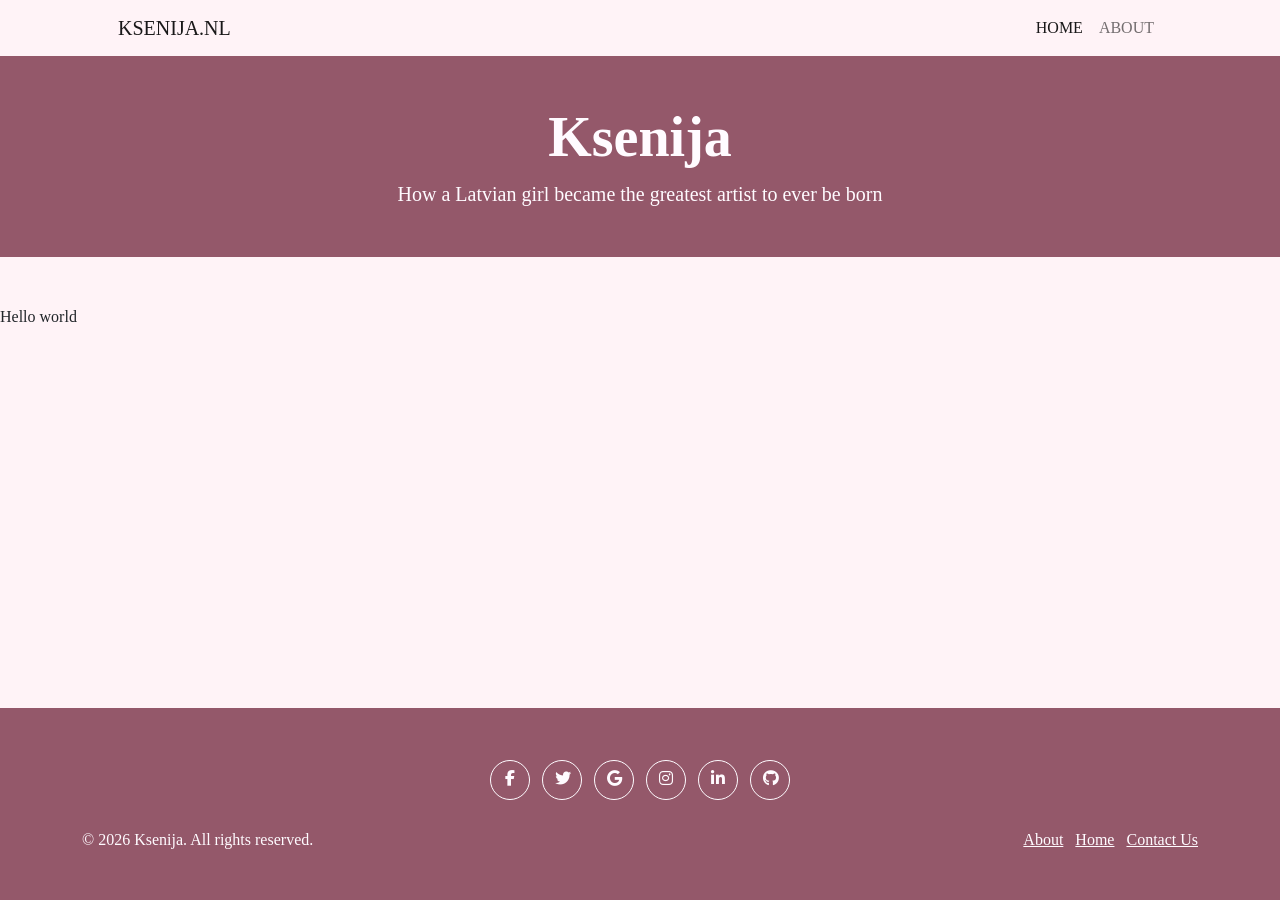
==== About.html @ 443f6fee "many changes" ====
<!DOCTYPE html>
<html lang="en">
    <head>
        <meta charset="utf-8" />
        <meta name="viewport" content="width=device-width, initial-scale=1, shrink-to-fit=no" />
        <meta name="description" content="" />
        <meta name="author" content="" />
        <title>Homepage</title>
        <!-- Favicon-->
        <link rel="icon" type="image/x-icon" href="assets/favicon.ico" />
        <!-- Bootstrap icons-->
        <link href="https://cdnjs.cloudflare.com/ajax/libs/font-awesome/6.4.0/css/all.min.css" rel="stylesheet" />
        <!-- Core theme CSS (includes Bootstrap)-->
        <link href="css/styles.css" rel="stylesheet" />
    </head>
    <body class="custom-cursor d-flex flex-column min-vh-100">
        <!-- Navigation-->
        <nav class="navbar navbar-expand-lg navbar-light background-custom text-uppercase">
            <div class="container px-4 px-lg-5">
                <a class="navbar-brand" href="#!">Ksenija.nl</a>
                <button class="navbar-toggler" type="button" data-bs-toggle="collapse" data-bs-target="#navbarSupportedContent" aria-controls="navbarSupportedContent" aria-expanded="false" aria-label="Toggle navigation"><span class="navbar-toggler-icon"></span></button>
                <div class="collapse navbar-collapse" id="navbarSupportedContent">
                    <ul class="navbar-nav ms-lg-auto mb-2 mb-lg-0 ms-lg-4">
                        <li class="nav-item"><a class="nav-link active" aria-current="page" href="#!">Home</a></li>
                        <li class="nav-item"><a class="nav-link" href="#!">About</a></li>
                        
                    </ul>
                    <!--
                    <form class="d-flex">
                        <button class="btn btn-outline-dark" type="submit">
                            <i class="bi-cart-fill me-1"></i>
                            Cart
                            <span class="badge bg-dark text-white ms-1 rounded-pill">0</span>
                        </button>
                    </form>
                    -->
                </div>
            </div>
        </nav>
        <!-- Header-->
        <header class="bg-primary">
            <div class="container px-4 px-lg-5 py-5">
                <div class="text-center cream-colour-text">
                    <h1 class="display-4 fw-bolder">Ksenija</h1>
                    <p class="lead fw-normal mb-0">How a Latvian girl became the greatest artist to ever be born</p>
                </div>
            </div>
        </header>
        <!-- Section-->
        <section class="background-custom py-5 flex-grow-1">
            Hello world
        </section>
        <!-- Footer-->
        <footer class="py-5 bg-primary cream-colour-text">
            <!-- Grid container -->
            <div class="bg-primary text-center">
                <!-- Section: Social media -->
                <section class="mb-4">
                <!-- Facebook -->
                <a data-mdb-ripple-init class="btn-social btn-outline-cream btn-floating m-1" href="#!" role="button"
                    ><i class="fab fa-facebook-f"></i></a>

                <!-- Twitter -->
                <a data-mdb-ripple-init class="btn-social btn-outline-cream btn-floating m-1" href="#!" role="button"
                    ><i class="fab fa-twitter"></i></a>

                <!-- Google -->
                <a data-mdb-ripple-init class="btn-social btn-outline-cream btn-floating m-1" href="#!" role="button"
                    ><i class="fab fa-google"></i></a>

                <!-- Instagram -->
                <a data-mdb-ripple-init class="btn-social btn-outline-cream btn-floating m-1" href="#!" role="button"
                    ><i class="fab fa-instagram"></i></a>

                <!-- Linkedin -->
                <a data-mdb-ripple-init class="btn-social btn-outline-cream btn-floating m-1" href="#!" role="button"
                    ><i class="fab fa-linkedin-in"></i></a>

                <!-- Github -->
                <a data-mdb-ripple-init class="btn-social btn-outline-cream btn-floating m-1" href="#!" role="button"
                    ><i class="fab fa-github"></i></a>
                </section>
                <!-- Section: Social media -->
            </div>
            <!-- Grid container -->
            <!-- Copyright -->
            <div class="container">
                <div class="row">
                    <div class="col-md-6 text-center text-md-start">
                        <span >&copy; 2026 Ksenija. All rights reserved.</span>
                    </div>
                    <div class="col-md-6 text-center text-md-end">
                        <ul class="list-inline mb-0">
                            <li class="list-inline-item"><a href="#" class="cream-colour-text">About</a></li>
                            <li class="list-inline-item"><a href="#" class="cream-colour-text">Home</a></li>
                            <li class="list-inline-item"><a href="mailto:test@test.test" class="cream-colour-text">Contact Us</a></li>
                        </ul>
                    </div>
                </div>
            </div>
        </footer>
        <!-- Bootstrap core JS-->
        <script src="https://cdn.jsdelivr.net/npm/bootstrap@5.2.3/dist/js/bootstrap.bundle.min.js"></script>
        <!-- Core theme JS-->
        <script src="js/scripts.js"></script>
        <script src="js/cursorscript.js"></script>
    </body>
</html>
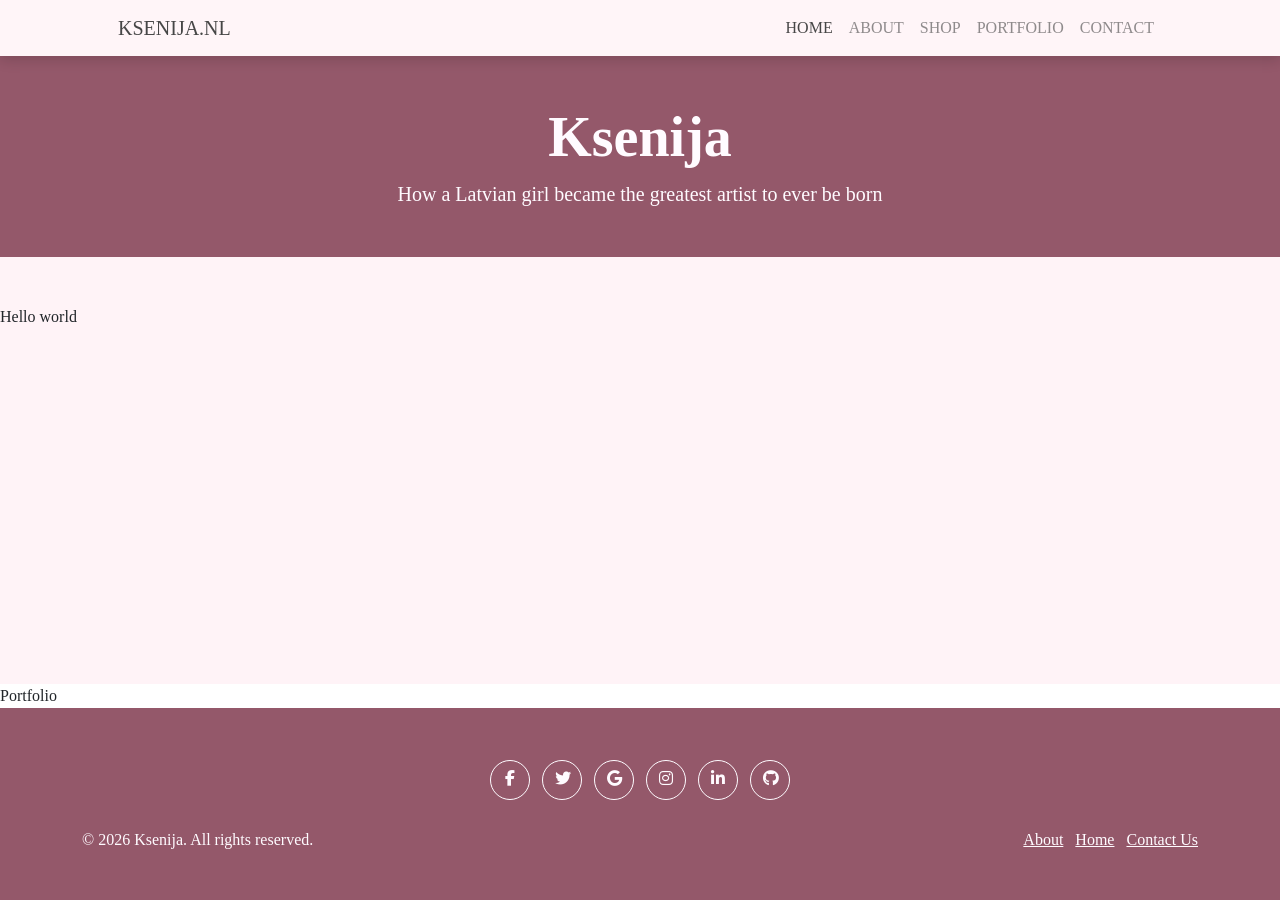
==== commit 4099fe16: "Changed the navbar to be sticky on top and added hover effect to social media buttons." ====
--- a/About.html
+++ b/About.html
@@ -17,23 +17,16 @@
         <!-- Navigation-->
         <nav class="navbar navbar-expand-lg navbar-light background-custom text-uppercase">
             <div class="container px-4 px-lg-5">
-                <a class="navbar-brand" href="#!">Ksenija.nl</a>
+                <a class="navbar-brand" href="/Index.html">Ksenija.nl</a>
                 <button class="navbar-toggler" type="button" data-bs-toggle="collapse" data-bs-target="#navbarSupportedContent" aria-controls="navbarSupportedContent" aria-expanded="false" aria-label="Toggle navigation"><span class="navbar-toggler-icon"></span></button>
                 <div class="collapse navbar-collapse" id="navbarSupportedContent">
                     <ul class="navbar-nav ms-lg-auto mb-2 mb-lg-0 ms-lg-4">
-                        <li class="nav-item"><a class="nav-link active" aria-current="page" href="#!">Home</a></li>
-                        <li class="nav-item"><a class="nav-link" href="#!">About</a></li>
-                        
+                        <li class="nav-item"><a class="nav-link active" aria-current="page" href="/Index.html">Home</a></li>
+                        <li class="nav-item"><a class="nav-link" href="/About.html">About</a></li>
+                        <li class="nav-item"><a class="nav-link" href="/Shop.html">Shop</a></li>
+                        <li class="nav-item"><a class="nav-link" href="/About.html#portfolio">Portfolio</a></li>
+                        <li class="nav-item"><a class="nav-link" href="/Contact.html">Contact</a></li>
                     </ul>
-                    <!--
-                    <form class="d-flex">
-                        <button class="btn btn-outline-dark" type="submit">
-                            <i class="bi-cart-fill me-1"></i>
-                            Cart
-                            <span class="badge bg-dark text-white ms-1 rounded-pill">0</span>
-                        </button>
-                    </form>
-                    -->
                 </div>
             </div>
         </nav>
@@ -49,6 +42,10 @@
         <!-- Section-->
         <section class="background-custom py-5 flex-grow-1">
             Hello world
+        </section>
+        <!-- Portfolio Section -->
+        <section id="Portfolio">  
+            Portfolio
         </section>
         <!-- Footer-->
         <footer class="py-5 bg-primary cream-colour-text">
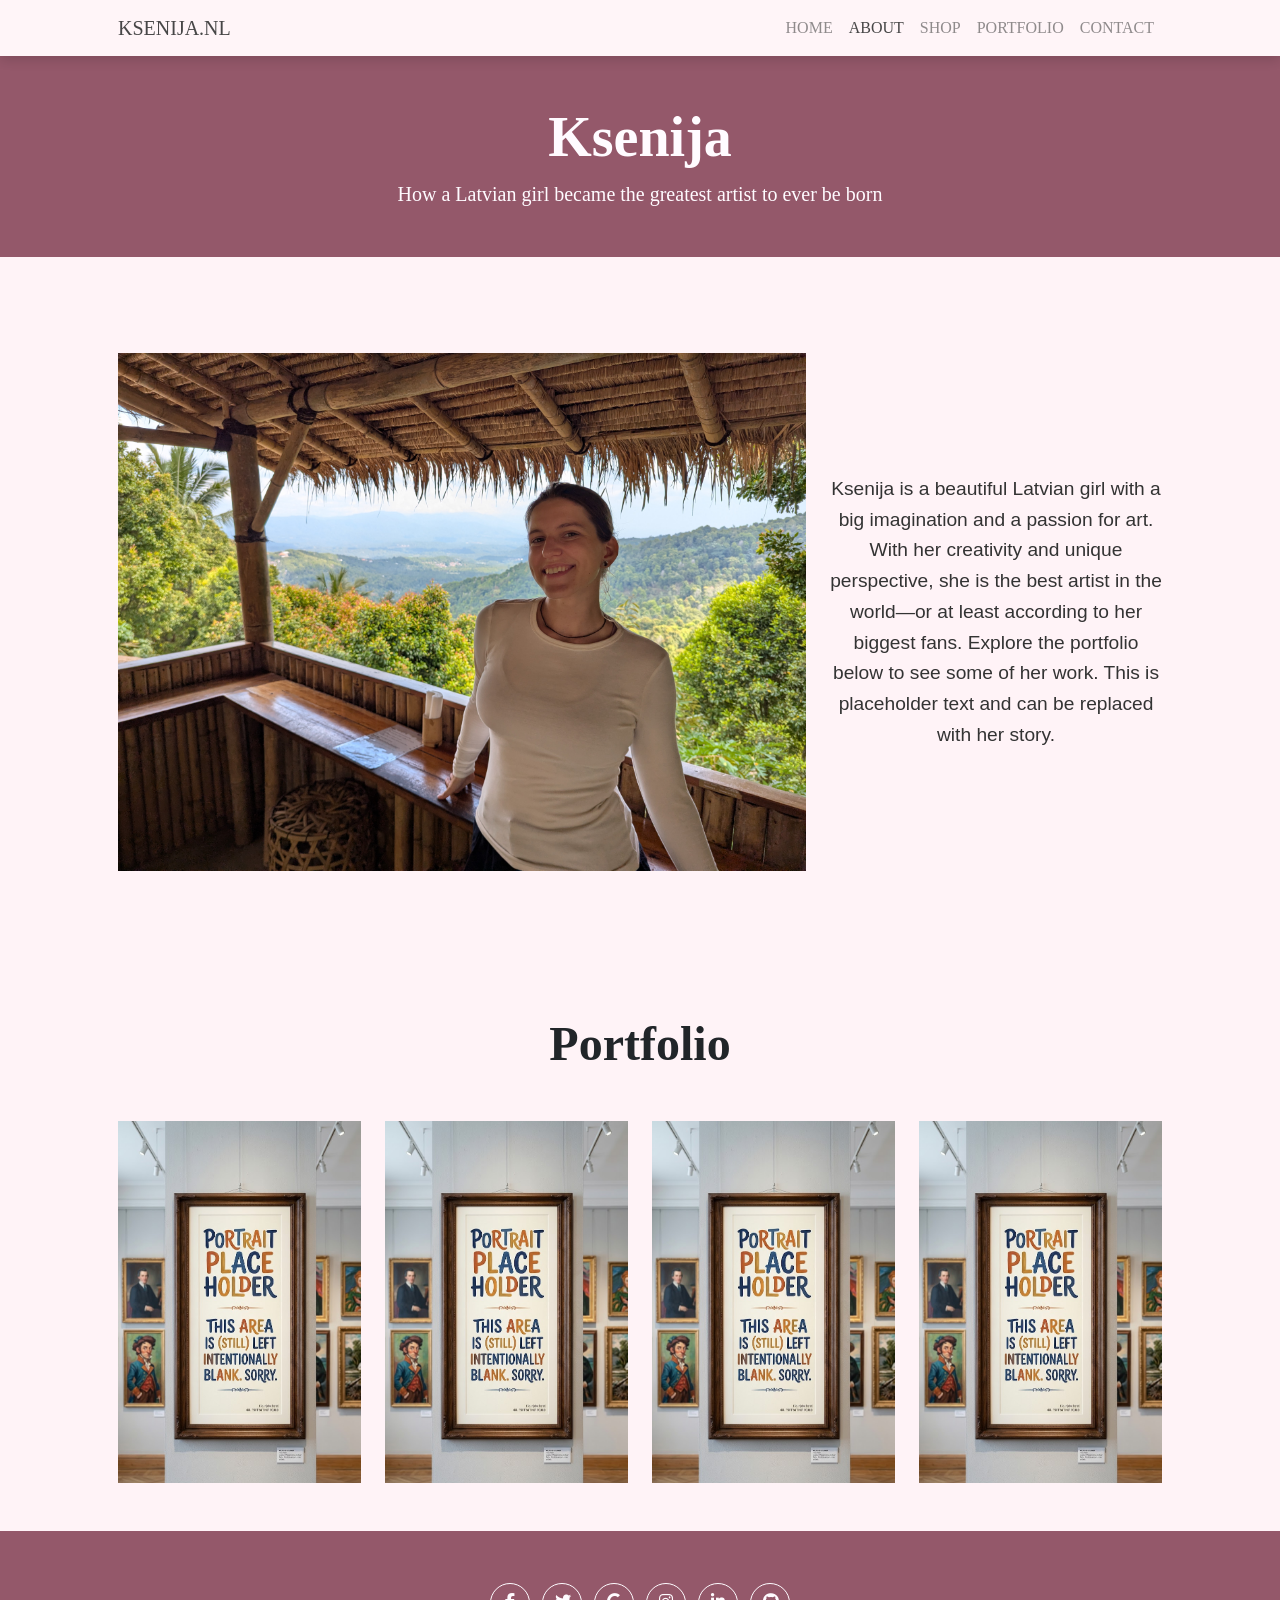
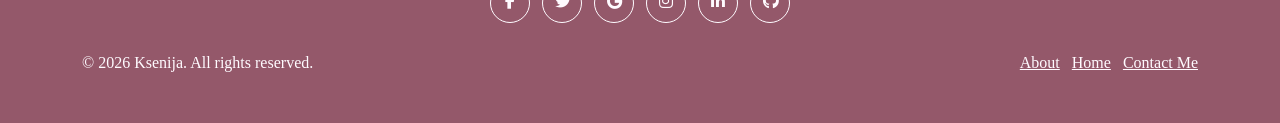
==== commit f3bc99ba: "Changed the following: basically everthing" ====
--- a/About.html
+++ b/About.html
@@ -5,7 +5,7 @@
         <meta name="viewport" content="width=device-width, initial-scale=1, shrink-to-fit=no" />
         <meta name="description" content="" />
         <meta name="author" content="" />
-        <title>Homepage</title>
+        <title>About Ksenija</title>
         <!-- Favicon-->
         <link rel="icon" type="image/x-icon" href="assets/favicon.ico" />
         <!-- Bootstrap icons-->
@@ -13,16 +13,16 @@
         <!-- Core theme CSS (includes Bootstrap)-->
         <link href="css/styles.css" rel="stylesheet" />
     </head>
-    <body class="custom-cursor d-flex flex-column min-vh-100">
+    <body class="custom-cursor">
         <!-- Navigation-->
-        <nav class="navbar navbar-expand-lg navbar-light background-custom text-uppercase">
+        <nav class="navbar navbar-expand-lg navbar-light background-custom text-uppercase sticky-top">
             <div class="container px-4 px-lg-5">
                 <a class="navbar-brand" href="/Index.html">Ksenija.nl</a>
                 <button class="navbar-toggler" type="button" data-bs-toggle="collapse" data-bs-target="#navbarSupportedContent" aria-controls="navbarSupportedContent" aria-expanded="false" aria-label="Toggle navigation"><span class="navbar-toggler-icon"></span></button>
                 <div class="collapse navbar-collapse" id="navbarSupportedContent">
                     <ul class="navbar-nav ms-lg-auto mb-2 mb-lg-0 ms-lg-4">
-                        <li class="nav-item"><a class="nav-link active" aria-current="page" href="/Index.html">Home</a></li>
-                        <li class="nav-item"><a class="nav-link" href="/About.html">About</a></li>
+                        <li class="nav-item"><a class="nav-link" href="/Index.html">Home</a></li>
+                        <li class="nav-item"><a class="nav-link active" aria-current="page" href="/About.html">About</a></li>
                         <li class="nav-item"><a class="nav-link" href="/Shop.html">Shop</a></li>
                         <li class="nav-item"><a class="nav-link" href="/About.html#portfolio">Portfolio</a></li>
                         <li class="nav-item"><a class="nav-link" href="/Contact.html">Contact</a></li>
@@ -41,11 +41,40 @@
         </header>
         <!-- Section-->
         <section class="background-custom py-5 flex-grow-1">
-            Hello world
+            <div class="container px-4 px-lg-5 py-5">
+                <div class="row align-items-center g-4">
+                    <div class="col-md-8">
+                        <img src="assets/Ksenija in the hut on the hill.jpg"
+                            alt="Ksenija in a hut on the hill"
+                            class="img-fluid">
+                    </div>
+                    <div class="col-md-4 d-flex align-items-center justify-content-center text-center">
+                        <p class="paragraph-text mb-0">
+                            Ksenija is a beautiful Latvian girl with a big imagination and a passion for art. With her creativity and unique perspective, she is the best artist in the world—or at least according to her biggest fans. Explore the portfolio below to see some of her work. This is placeholder text and can be replaced with her story.
+                        </p>
+                    </div>
+                </div>
+            </div>
         </section>
-        <!-- Portfolio Section -->
-        <section id="Portfolio">  
-            Portfolio
+        <!-- Portfolio Section-->
+        <section id="portfolio" class="background-custom py-5">
+            <div class="container px-4 px-lg-5">
+                <h2 class="text-center display-5 fw-bolder mb-5">Portfolio</h2>
+                <div class="row row-cols-2 row-cols-md-4 g-4">
+                    <div class="col">
+                        <img src="assets/Art/Placeholder.jpg" alt="Placeholder artwork for Ksenija's portfolio" class="img-fluid w-100">
+                    </div>
+                    <div class="col">
+                        <img src="assets/Art/Placeholder.jpg" alt="Placeholder artwork for Ksenija's portfolio" class="img-fluid w-100">
+                    </div>
+                    <div class="col">
+                        <img src="assets/Art/Placeholder.jpg" alt="Placeholder artwork for Ksenija's portfolio" class="img-fluid w-100">
+                    </div>
+                    <div class="col">
+                        <img src="assets/Art/Placeholder.jpg" alt="Placeholder artwork for Ksenija's portfolio" class="img-fluid w-100">
+                    </div>
+                </div>
+            </div>
         </section>
         <!-- Footer-->
         <footer class="py-5 bg-primary cream-colour-text">
@@ -54,11 +83,11 @@
                 <!-- Section: Social media -->
                 <section class="mb-4">
                 <!-- Facebook -->
-                <a data-mdb-ripple-init class="btn-social btn-outline-cream btn-floating m-1" href="#!" role="button"
+                <a data-mdb-ripple-init class="btn-social btn-outline-cream btn-floating m-1 link-hover-color" href="#!" role="button"
                     ><i class="fab fa-facebook-f"></i></a>
 
                 <!-- Twitter -->
-                <a data-mdb-ripple-init class="btn-social btn-outline-cream btn-floating m-1" href="#!" role="button"
+                <a data-mdb-ripple-init class="btn-social btn-outline-cream btn-floating m-1 link-hover-color" href="#!" role="button"
                     ><i class="fab fa-twitter"></i></a>
 
                 <!-- Google -->
@@ -88,9 +117,9 @@
                     </div>
                     <div class="col-md-6 text-center text-md-end">
                         <ul class="list-inline mb-0">
-                            <li class="list-inline-item"><a href="#" class="cream-colour-text">About</a></li>
-                            <li class="list-inline-item"><a href="#" class="cream-colour-text">Home</a></li>
-                            <li class="list-inline-item"><a href="mailto:test@test.test" class="cream-colour-text">Contact Us</a></li>
+                            <li class="list-inline-item"><a href="#" class="footer-url">About</a></li>
+                            <li class="list-inline-item"><a href="#" class="footer-url">Home</a></li>
+                            <li class="list-inline-item"><a href="mailto:test&#64;test.test" class="footer-url">Contact Me</a></li>
                         </ul>
                     </div>
                 </div>
